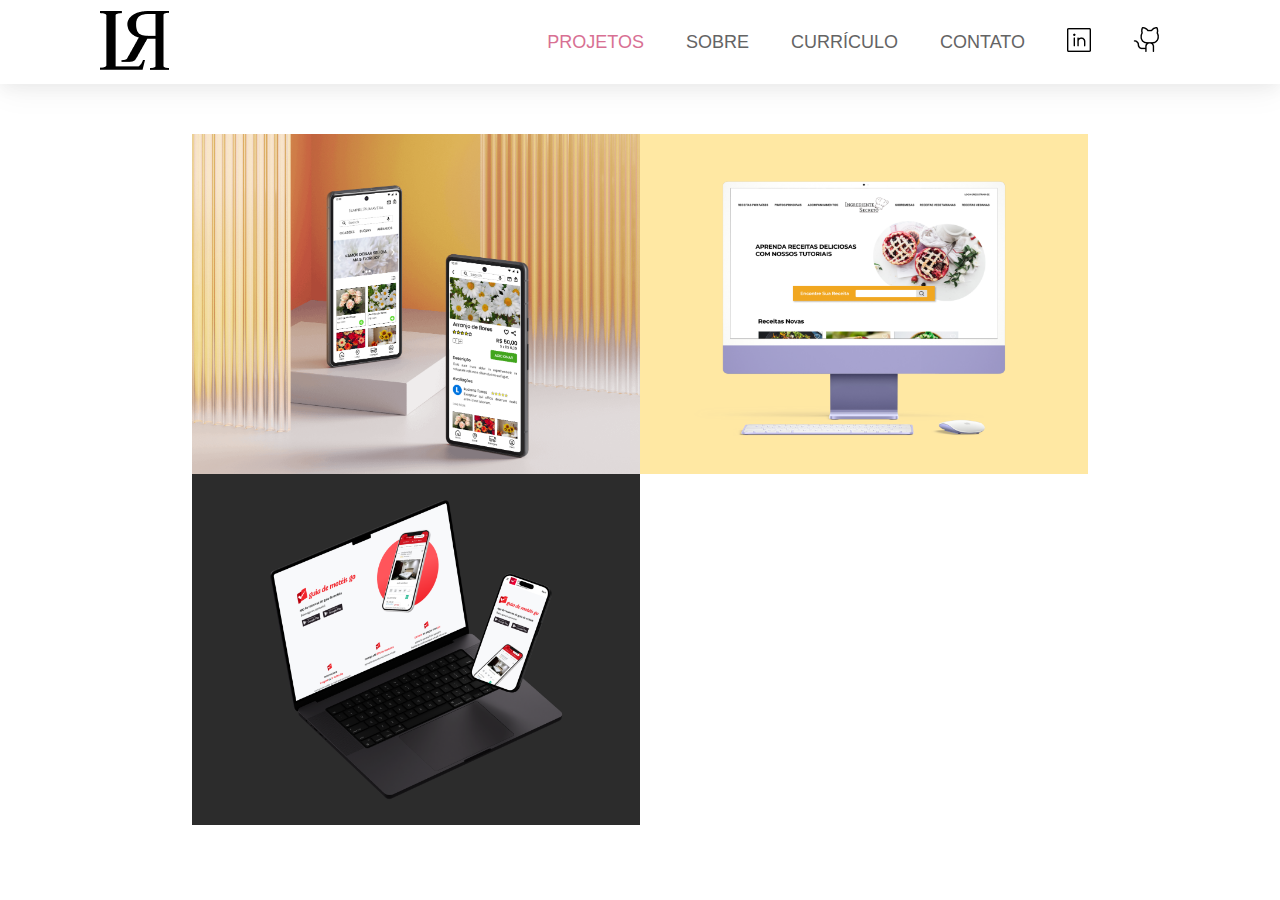
==== index.html @ 069c67f3 "Updates guia de mmoteis user case study link" ====
<!DOCTYPE html>
<html lang="pt-br">
<head>
    <meta charset="UTF-8">
    <meta name="viewport" content="width=device-width, initial-scale=1.0">
    <title>Laís Reis</title>
    <link rel="icon" type="image/x-icon" href="src/img/logo.png">
    <link rel="stylesheet" href="https://fonts.googleapis.com/css2?family=Material+Symbols+Outlined:opsz,wght,FILL,GRAD@20..48,100..700,0..1,-50..200" />
    <link rel="stylesheet/less" type="text/css" href="css/style.less" />
    <script src="js/less.js/less.js" type="text/javascript"></script>
</head>
<body>
    <header>
        <figure>
            <a href="#">
                <img src="/src/img/logo.png" alt="Laís Reis logo" style="height: 59px; width: 69px;">
            </a>
        </figure>
        <nav class="site_nav_menu">
            <span class="material-symbols-outlined button">
                menu
            </span>
            <ul class="site_nav_toggle">
                <li><a href="#" class="ancor" style="color: #d87093;">Projetos</a></li>
                <li><a href="pages/sobre.html" class="ancor">Sobre</a></li>
                <li><a target="_blank" href="src/document/LaisReisDeJesus.pdf" class="ancor">Currículo</a></li>
                <li><a href="/pages/contatos.html" class="ancor">Contato</a></li>
                <li>
                    <a class="ancor" href="https://www.linkedin.com/in/la%C3%ADs-reis/" class="social-media">
                        <img src="src/img/IconLinkedin.png" alt="" class="icon">
                    </a>    
                </li>
                <li>
                    <a class="ancor" href="https://github.com/LaisElessar" class="social-media">
                        <img src="src/img/IconGithub.png" alt="" class="icon">
                    </a>    
                </li>
            </ul>
        </nav>
    </header>
    <main>
        <section class="project-list section">
            <div class="card">
                <img src="src/img/SemprePrimavera.png" alt="" >
                <div class="card-body">
                    <h3>UI design</h3>
                    <h2>Sempre Primavera</h2>
                    <p>
                        O projeto Sempre Primavera é um protótipo de aplicativo para uma floricultura fictícia, 
                        onde o mesmo busca tornar a experiência do usuário mais agradável através de uma interface mais minimalista. 
                    </p>
                    <div class="project-links">
                        <a target="_blank" href="https://www.figma.com/proto/yvxtCudyqjpDsVEC72fxUH/Sempre-Primavera?node-id=365-333&t=98evgIBg3eriYM7B-1&scaling=min-zoom&content-scaling=fixed&page-id=364%3A835">Estudo de Caso</a>
                        <a target="_blank" href="https://www.figma.com/proto/yvxtCudyqjpDsVEC72fxUH/Sempre-Primavera?node-id=184-896&node-type=canvas&t=0LQPSfsmrnGad2X1-1&scaling=min-zoom&content-scaling=fixed&page-id=184%3A895&starting-point-node-id=184%3A896">Protótipo</a>
                    </div>
                </div>
            </div>
            <div class="card" >
                <img src="src/img/IngredienteSecreto.png" alt="" >
                <div class="card-body">
                    <h3>UI design</h3>
                    <h2>Ingrediente Secreto</h2>
                    <p>
                        O projeto Ingrediente Secreto é um protótipo de site que foi desenvolvido com o intuito de 
                        beneficiar estudantes de gastronomia, donas de casa e amantes da culinária oferecendo 
                        tutoriais de receitas de forma simples e didática. 
                    </p>
                    <div class="project-links">
                        <a target="_blank" href="https://www.behance.net/gallery/207926229/Ingrediente-Secreto">Estudo de Caso</a>
                        <a target="_blank" href="https://www.figma.com/proto/hycGU4DFLdB1geA8sFkzQe/Ingrediente-secreto?node-id=36-1150&node-type=canvas&t=Pg0zQpibZyPVAuFO-1&scaling=min-zoom&content-scaling=fixed&page-id=36%3A1149&starting-point-node-id=36%3A1150">Protótipo</a>
                    </div>
                </div>
            </div>
            <div class="card">
                <img src="/src/img/GuiadeMoteis.png" alt="" >
                <div class="card-body">
                    <h3>UI design</h3>
                    <h2>Redesign Landing Page</h2>
                    <p>
                        O projeto é uma proposta de redesign da landing page da empresa Guia de Moteis. 
                    </p>
                    <div class="project-links">
                        <a target="_blank" href="https://www.behance.net/gallery/210389159/Redesign-Landing-Page">Estudo de Caso</a>
                        <a target="_blank" href="https://www.figma.com/proto/ErcOM9mxSzXI0oHvh7CgkA/Proposta-de-Redesign?node-id=80-1576&node-type=canvas&t=WHfqJSWFAgO8OSsl-1&scaling=min-zoom&content-scaling=fixed&page-id=0%3A1">Protótipo</a>
                    </div>
                </div>
            </div>
            <!-- <div class="card">
                <img src="src/img/NovoApp.png" alt="" >
                <div class="card-body">
                    <h3>UI/UX design</h3>
                    <h2>Plataforma de contratação e treinamento</h2>
                    <p>
                        O projeto está em fase de desenvolvimento. 
                    </p>
                    <div class="project-links">
                    </div>
                </div>
            </div> -->
        </section>
    </main>
    <script src="js/main.js"></script>
</body>
</html>
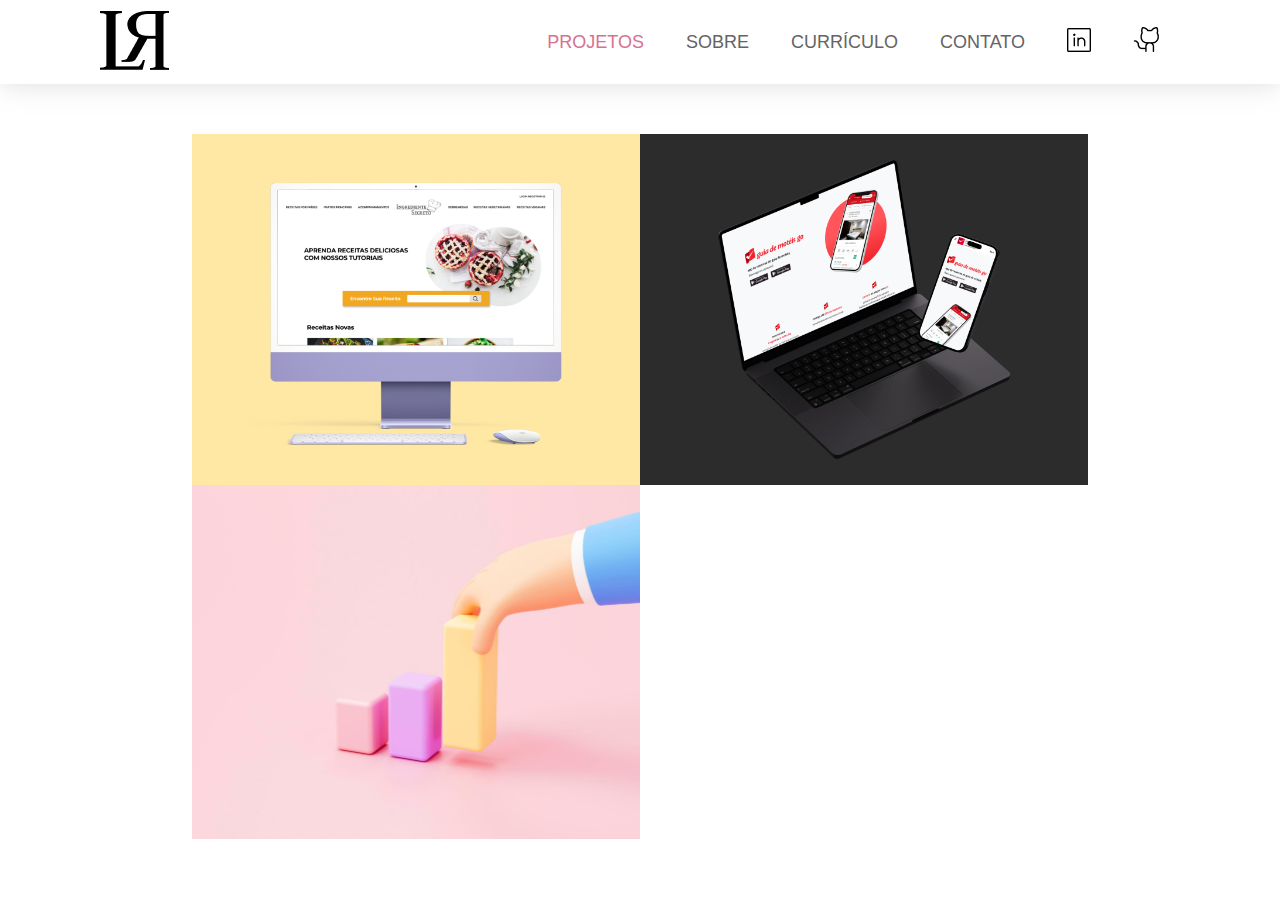
==== commit 761b26c6: "Removes absolets codes and project" ====
--- a/index.html
+++ b/index.html
@@ -23,7 +23,7 @@
             <ul class="site_nav_toggle">
                 <li><a href="#" class="ancor" style="color: #d87093;">Projetos</a></li>
                 <li><a href="pages/sobre.html" class="ancor">Sobre</a></li>
-                <li><a target="_blank" href="src/document/LaisReisDeJesus.pdf" class="ancor">Currículo</a></li>
+                <li><a target="_blank" href="src/document/LaisReisDeJesusCurriculo.pdf" class="ancor">Currículo</a></li>
                 <li><a href="/pages/contatos.html" class="ancor">Contato</a></li>
                 <li>
                     <a class="ancor" href="https://www.linkedin.com/in/la%C3%ADs-reis/" class="social-media">
@@ -40,7 +40,7 @@
     </header>
     <main>
         <section class="project-list section">
-            <div class="card">
+            <!-- <div class="card">
                 <img src="src/img/SemprePrimavera.png" alt="" >
                 <div class="card-body">
                     <h3>UI design</h3>
@@ -54,9 +54,9 @@
                         <a target="_blank" href="https://www.figma.com/proto/yvxtCudyqjpDsVEC72fxUH/Sempre-Primavera?node-id=184-896&node-type=canvas&t=0LQPSfsmrnGad2X1-1&scaling=min-zoom&content-scaling=fixed&page-id=184%3A895&starting-point-node-id=184%3A896">Protótipo</a>
                     </div>
                 </div>
-            </div>
+            </div> -->
             <div class="card" >
-                <img src="src/img/IngredienteSecreto.png" alt="" >
+                <img src="src/img/IngredienteSecreto.png" alt="Mockup do site Sempre Primavera em uma tela de um computador de mesa mac" >
                 <div class="card-body">
                     <h3>UI design</h3>
                     <h2>Ingrediente Secreto</h2>
@@ -72,7 +72,7 @@
                 </div>
             </div>
             <div class="card">
-                <img src="/src/img/GuiadeMoteis.png" alt="" >
+                <img src="/src/img/GuiadeMoteis.png" alt="Mockup do redesign de uma landing page do Guia de Moteis Go em um notebook e em um smartphone" >
                 <div class="card-body">
                     <h3>UI design</h3>
                     <h2>Redesign Landing Page</h2>
@@ -85,18 +85,18 @@
                     </div>
                 </div>
             </div>
-            <!-- <div class="card">
-                <img src="src/img/NovoApp.png" alt="" >
+            <div class="card">
+                <img src="src/img/InProgress.svg" alt="Imagem 3d de uma mão colocando blocos ao lado um do outro, uma maior que o outro, para simbolizar progresso" >
                 <div class="card-body">
                     <h3>UI/UX design</h3>
-                    <h2>Plataforma de contratação e treinamento</h2>
+                    <h2>App para controle de consumo de energia elétrica</h2>
                     <p>
-                        O projeto está em fase de desenvolvimento. 
+                        Projeto finalizando a etapa de empatia do Design Thinking. 
                     </p>
                     <div class="project-links">
                     </div>
                 </div>
-            </div> -->
+            </div>
         </section>
     </main>
     <script src="js/main.js"></script>
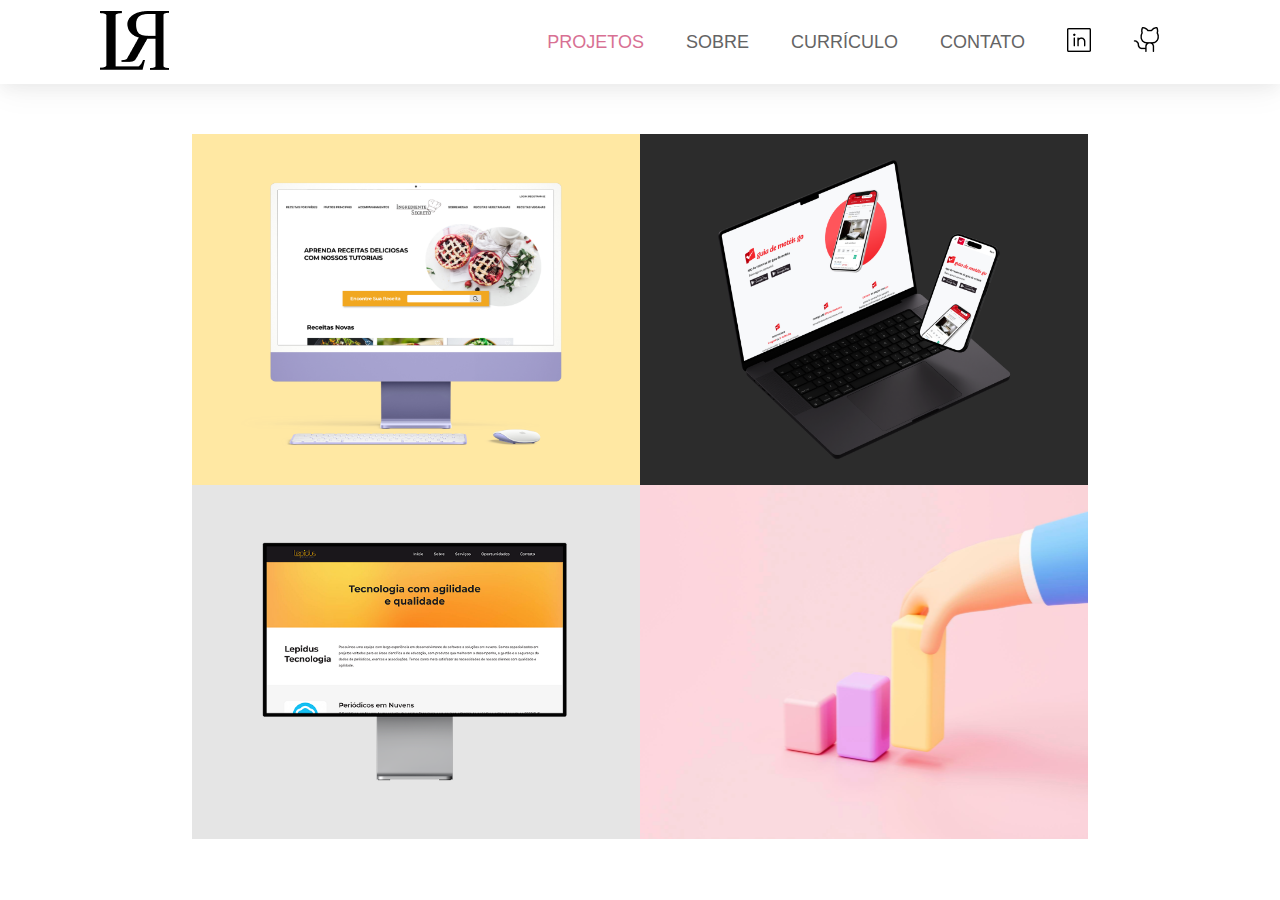
==== commit 0407627f: "Adds Lepidus project" ====
--- a/index.html
+++ b/index.html
@@ -86,12 +86,26 @@
                 </div>
             </div>
             <div class="card">
+                <img src="/src/img/Group 379 (1).png" alt="Mockup do redesign de uma landing page do Guia de Moteis Go em um notebook e em um smartphone" >
+                <div class="card-body">
+                    <h3>UI design</h3>
+                    <h2>Novo Site Lepidus Tecnologia</h2>
+                    <p>
+                        Projeto visual do novo site oficial da empresa Lepidus Tecnologia. 
+                    </p>
+                    <div class="project-links">
+                        <a target="_blank" href="https://www.behance.net/gallery/220915111/Novo-Website-Lepidus-Tecnologia">Estudo de Caso</a>
+                        <a target="_blank" href="https://www.figma.com/proto/GUC02g9EjL24d2w5GlCaKk/Novo-Site-Lepidus?node-id=192-60&p=f&t=Y41LHfeWFhjFnwQj-8&scaling=min-zoom&content-scaling=fixed&page-id=0%3A1&starting-point-node-id=192%3A60&hide-ui=1">Protótipo</a>
+                    </div>
+                </div>
+            </div>
+            <div class="card">
                 <img src="src/img/InProgress.svg" alt="Imagem 3d de uma mão colocando blocos ao lado um do outro, uma maior que o outro, para simbolizar progresso" >
                 <div class="card-body">
                     <h3>UI/UX design</h3>
-                    <h2>App para controle de consumo de energia elétrica</h2>
+                    <h2>App ContaLeve</h2>
                     <p>
-                        Projeto finalizando a etapa de empatia do Design Thinking. 
+                        Este projeto está na etapa de Teste do Design Thinking. 
                     </p>
                     <div class="project-links">
                     </div>
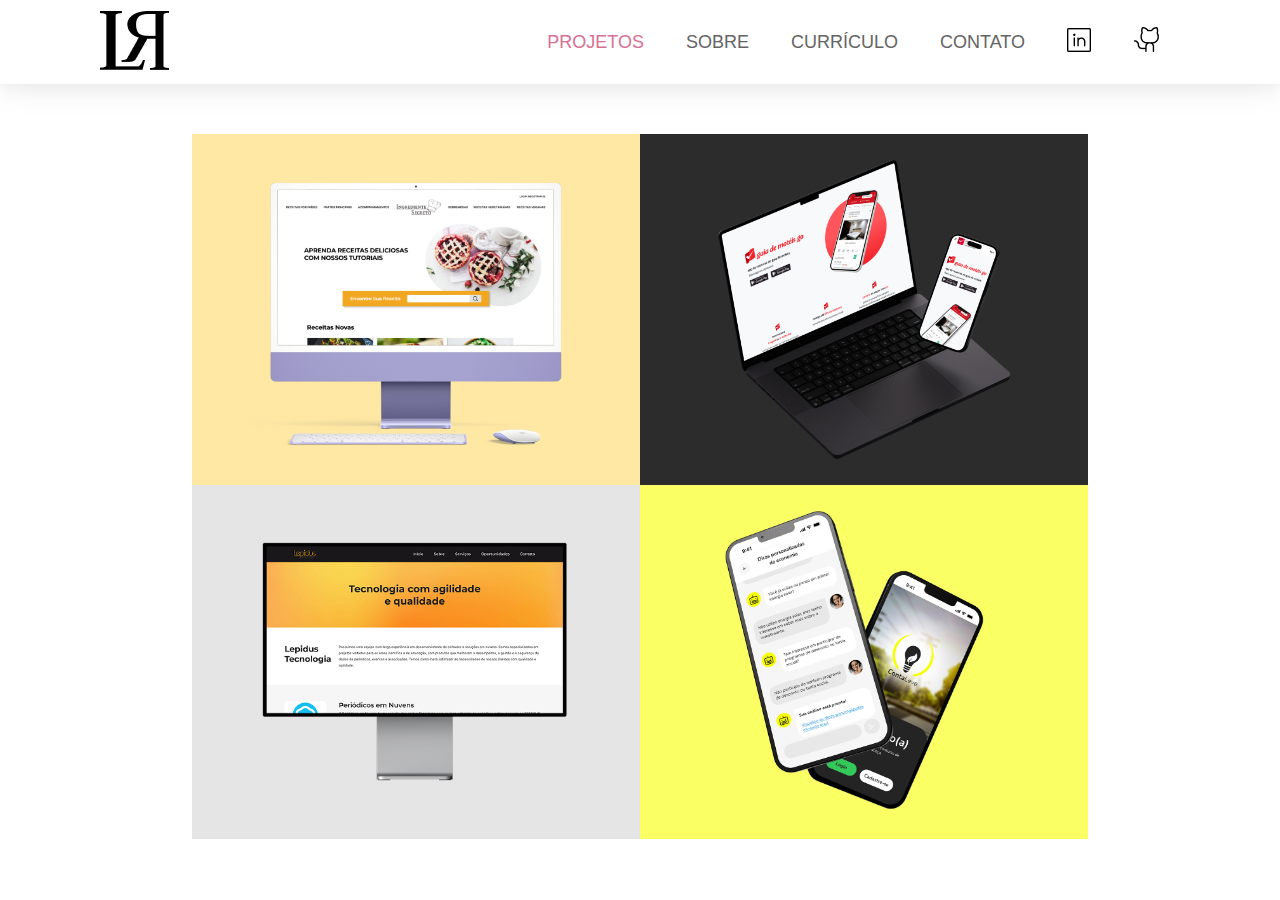
==== commit e16ee689: "Adds ContaLeve app project" ====
--- a/index.html
+++ b/index.html
@@ -100,14 +100,16 @@
                 </div>
             </div>
             <div class="card">
-                <img src="src/img/InProgress.svg" alt="Imagem 3d de uma mão colocando blocos ao lado um do outro, uma maior que o outro, para simbolizar progresso" >
+                <img src="src/img/AppContaLeve.png" alt="Mockup 3d de 2 smartphones Iphone 13 mini exibindo a tela de chat com a IA e outra exibindo a tela de boas vindas do app ContaLeve" >
                 <div class="card-body">
                     <h3>UI/UX design</h3>
                     <h2>App ContaLeve</h2>
                     <p>
-                        Este projeto está na etapa de Teste do Design Thinking. 
+                        O ContaLeve é um app que ajuda os consumidores de energia elétrica a economizarem de forma consciente. 
                     </p>
                     <div class="project-links">
+                        <a target="_blank" href="https://www.behance.net/gallery/222678079/App-ContaLeve">Estudo de Caso</a>
+                        <a target="_blank" href="https://www.figma.com/proto/jT9TmnrlGl3tMjjRTuNti3/APP-CONSUMO-DE-ENERGIA?node-id=801-2815&p=f&t=9Sz8eeiKloc4gEiL-1&scaling=scale-down&content-scaling=fixed&page-id=801%3A2814&starting-point-node-id=801%3A2815">Protótipo</a>
                     </div>
                 </div>
             </div>
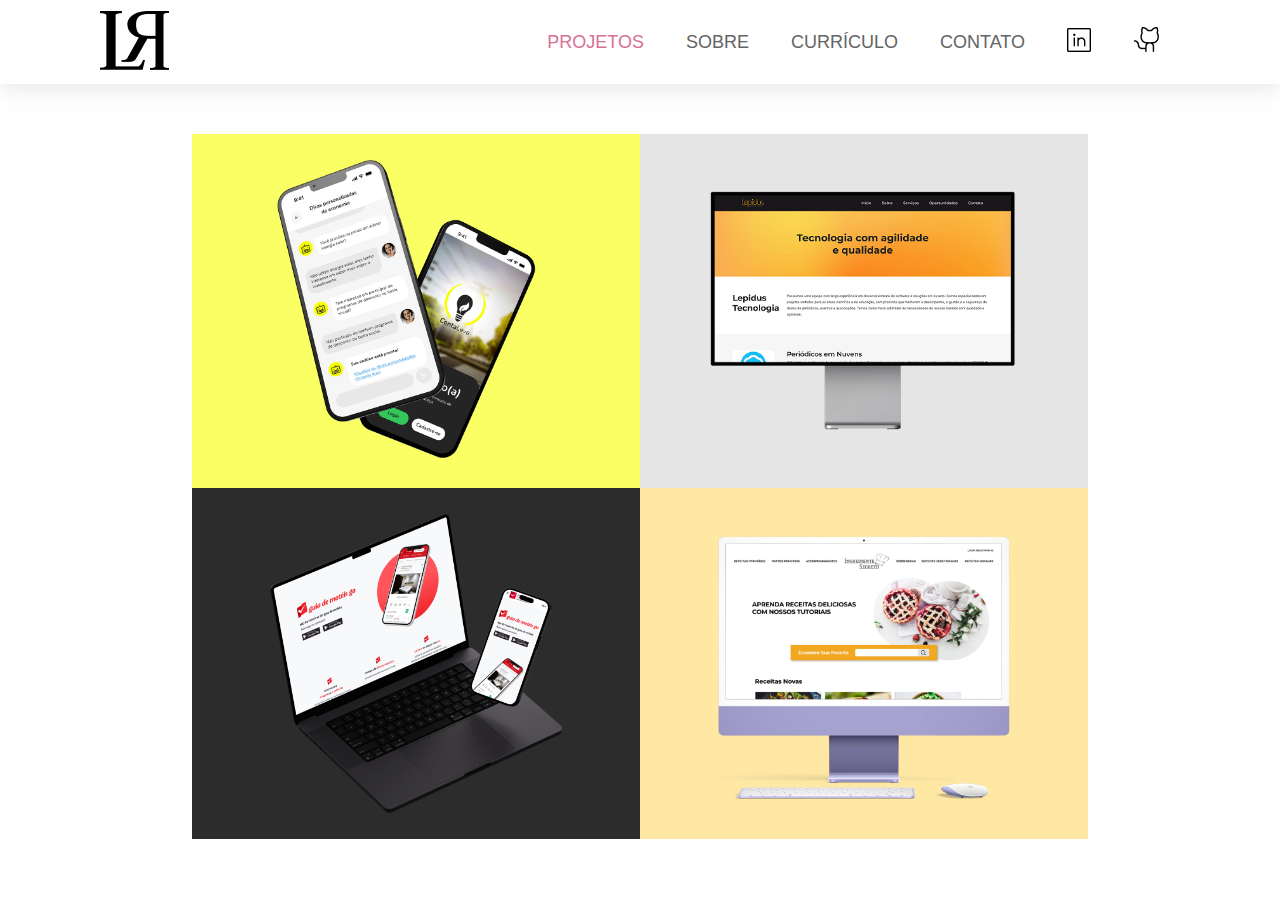
==== commit f824b2f2: "Fixes position" ====
--- a/index.html
+++ b/index.html
@@ -40,48 +40,17 @@
     </header>
     <main>
         <section class="project-list section">
-            <!-- <div class="card">
-                <img src="src/img/SemprePrimavera.png" alt="" >
+            <div class="card">
+                <img src="src/img/AppContaLeve.png" alt="Mockup 3d de 2 smartphones Iphone 13 mini exibindo a tela de chat com a IA e outra exibindo a tela de boas vindas do app ContaLeve" >
                 <div class="card-body">
-                    <h3>UI design</h3>
-                    <h2>Sempre Primavera</h2>
+                    <h3>UI/UX design</h3>
+                    <h2>App ContaLeve</h2>
                     <p>
-                        O projeto Sempre Primavera é um protótipo de aplicativo para uma floricultura fictícia, 
-                        onde o mesmo busca tornar a experiência do usuário mais agradável através de uma interface mais minimalista. 
+                        O ContaLeve é um app que ajuda os consumidores de energia elétrica a economizarem de forma consciente. 
                     </p>
                     <div class="project-links">
-                        <a target="_blank" href="https://www.figma.com/proto/yvxtCudyqjpDsVEC72fxUH/Sempre-Primavera?node-id=365-333&t=98evgIBg3eriYM7B-1&scaling=min-zoom&content-scaling=fixed&page-id=364%3A835">Estudo de Caso</a>
-                        <a target="_blank" href="https://www.figma.com/proto/yvxtCudyqjpDsVEC72fxUH/Sempre-Primavera?node-id=184-896&node-type=canvas&t=0LQPSfsmrnGad2X1-1&scaling=min-zoom&content-scaling=fixed&page-id=184%3A895&starting-point-node-id=184%3A896">Protótipo</a>
-                    </div>
-                </div>
-            </div> -->
-            <div class="card" >
-                <img src="src/img/IngredienteSecreto.png" alt="Mockup do site Sempre Primavera em uma tela de um computador de mesa mac" >
-                <div class="card-body">
-                    <h3>UI design</h3>
-                    <h2>Ingrediente Secreto</h2>
-                    <p>
-                        O projeto Ingrediente Secreto é um protótipo de site que foi desenvolvido com o intuito de 
-                        beneficiar estudantes de gastronomia, donas de casa e amantes da culinária oferecendo 
-                        tutoriais de receitas de forma simples e didática. 
-                    </p>
-                    <div class="project-links">
-                        <a target="_blank" href="https://www.behance.net/gallery/207926229/Ingrediente-Secreto">Estudo de Caso</a>
-                        <a target="_blank" href="https://www.figma.com/proto/hycGU4DFLdB1geA8sFkzQe/Ingrediente-secreto?node-id=36-1150&node-type=canvas&t=Pg0zQpibZyPVAuFO-1&scaling=min-zoom&content-scaling=fixed&page-id=36%3A1149&starting-point-node-id=36%3A1150">Protótipo</a>
-                    </div>
-                </div>
-            </div>
-            <div class="card">
-                <img src="/src/img/GuiadeMoteis.png" alt="Mockup do redesign de uma landing page do Guia de Moteis Go em um notebook e em um smartphone" >
-                <div class="card-body">
-                    <h3>UI design</h3>
-                    <h2>Redesign Landing Page</h2>
-                    <p>
-                        O projeto é uma proposta de redesign da landing page da empresa Guia de Moteis. 
-                    </p>
-                    <div class="project-links">
-                        <a target="_blank" href="https://www.behance.net/gallery/210389159/Redesign-Landing-Page">Estudo de Caso</a>
-                        <a target="_blank" href="https://www.figma.com/proto/ErcOM9mxSzXI0oHvh7CgkA/Proposta-de-Redesign?node-id=80-1576&node-type=canvas&t=WHfqJSWFAgO8OSsl-1&scaling=min-zoom&content-scaling=fixed&page-id=0%3A1">Protótipo</a>
+                        <a target="_blank" href="https://www.behance.net/gallery/222678079/App-ContaLeve">Estudo de Caso</a>
+                        <a target="_blank" href="https://www.figma.com/proto/jT9TmnrlGl3tMjjRTuNti3/APP-CONSUMO-DE-ENERGIA?node-id=801-2815&p=f&t=9Sz8eeiKloc4gEiL-1&scaling=scale-down&content-scaling=fixed&page-id=801%3A2814&starting-point-node-id=801%3A2815">Protótipo</a>
                     </div>
                 </div>
             </div>
@@ -100,16 +69,32 @@
                 </div>
             </div>
             <div class="card">
-                <img src="src/img/AppContaLeve.png" alt="Mockup 3d de 2 smartphones Iphone 13 mini exibindo a tela de chat com a IA e outra exibindo a tela de boas vindas do app ContaLeve" >
+                <img src="/src/img/GuiadeMoteis.png" alt="Mockup do redesign de uma landing page do Guia de Moteis Go em um notebook e em um smartphone" >
                 <div class="card-body">
-                    <h3>UI/UX design</h3>
-                    <h2>App ContaLeve</h2>
+                    <h3>UI design</h3>
+                    <h2>Redesign Landing Page</h2>
                     <p>
-                        O ContaLeve é um app que ajuda os consumidores de energia elétrica a economizarem de forma consciente. 
+                        O projeto é uma proposta de redesign da landing page da empresa Guia de Moteis. 
                     </p>
                     <div class="project-links">
-                        <a target="_blank" href="https://www.behance.net/gallery/222678079/App-ContaLeve">Estudo de Caso</a>
-                        <a target="_blank" href="https://www.figma.com/proto/jT9TmnrlGl3tMjjRTuNti3/APP-CONSUMO-DE-ENERGIA?node-id=801-2815&p=f&t=9Sz8eeiKloc4gEiL-1&scaling=scale-down&content-scaling=fixed&page-id=801%3A2814&starting-point-node-id=801%3A2815">Protótipo</a>
+                        <a target="_blank" href="https://www.behance.net/gallery/210389159/Redesign-Landing-Page">Estudo de Caso</a>
+                        <a target="_blank" href="https://www.figma.com/proto/ErcOM9mxSzXI0oHvh7CgkA/Proposta-de-Redesign?node-id=80-1576&node-type=canvas&t=WHfqJSWFAgO8OSsl-1&scaling=min-zoom&content-scaling=fixed&page-id=0%3A1">Protótipo</a>
+                    </div>
+                </div>
+            </div>
+            <div class="card" >
+                <img src="src/img/IngredienteSecreto.png" alt="Mockup do site Sempre Primavera em uma tela de um computador de mesa mac" >
+                <div class="card-body">
+                    <h3>UI design</h3>
+                    <h2>Ingrediente Secreto</h2>
+                    <p>
+                        O projeto Ingrediente Secreto é um protótipo de site que foi desenvolvido com o intuito de 
+                        beneficiar estudantes de gastronomia, donas de casa e amantes da culinária oferecendo 
+                        tutoriais de receitas de forma simples e didática. 
+                    </p>
+                    <div class="project-links">
+                        <a target="_blank" href="https://www.behance.net/gallery/207926229/Ingrediente-Secreto">Estudo de Caso</a>
+                        <a target="_blank" href="https://www.figma.com/proto/hycGU4DFLdB1geA8sFkzQe/Ingrediente-secreto?node-id=36-1150&node-type=canvas&t=Pg0zQpibZyPVAuFO-1&scaling=min-zoom&content-scaling=fixed&page-id=36%3A1149&starting-point-node-id=36%3A1150">Protótipo</a>
                     </div>
                 </div>
             </div>
